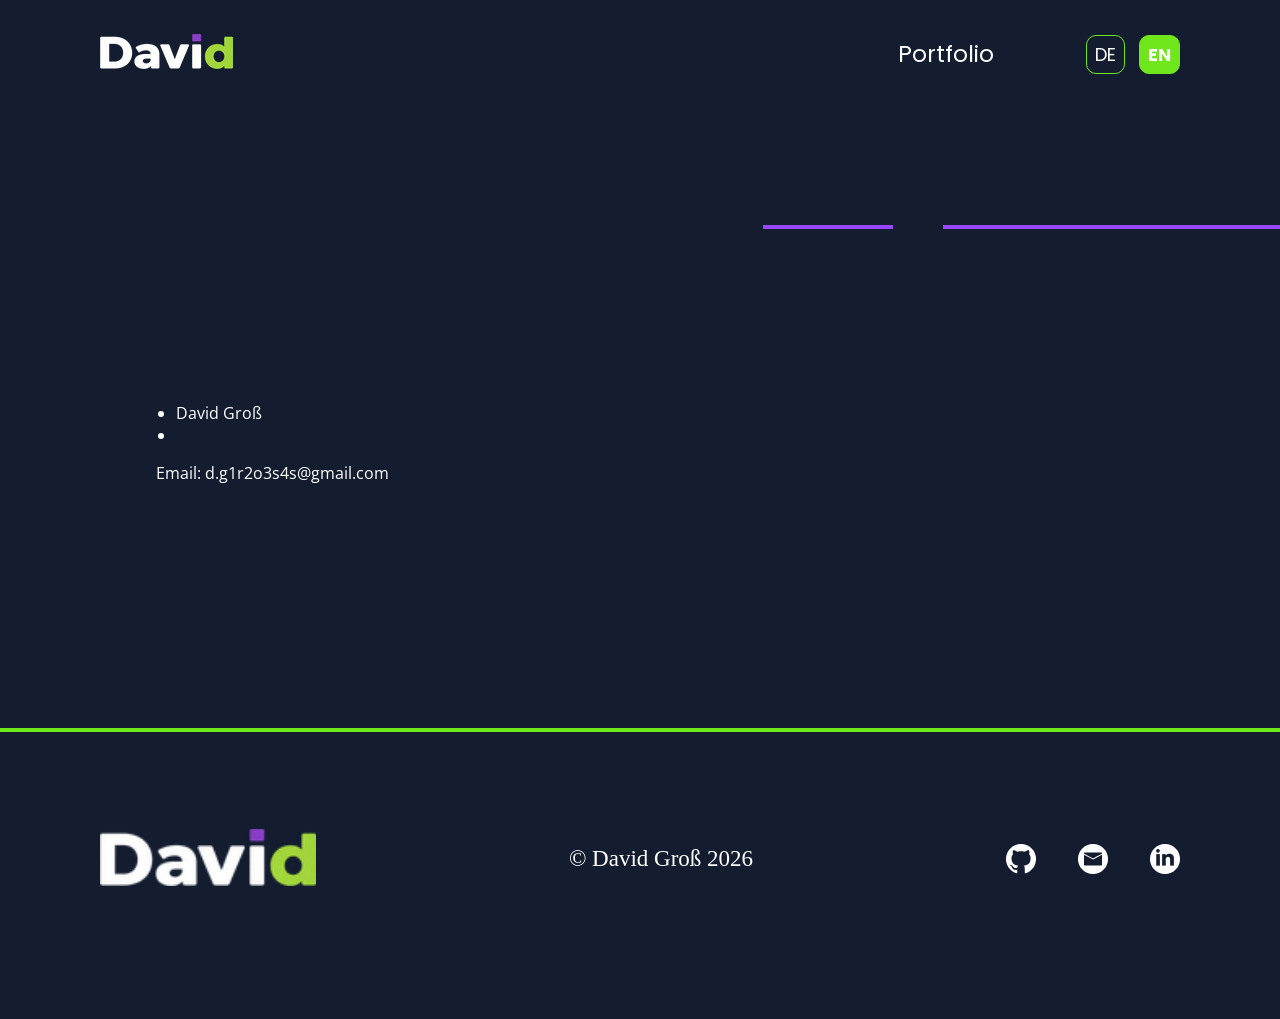
==== legal_notice.html @ 8b2d6acd "edit elements (nav/ overlay)" ====
<!DOCTYPE html>
<html lang="en">

<head>
    <meta charset="UTF-8">
    <meta name="viewport" content="width=device-width, initial-scale=1.0">

    <title>Legal Notice</title>
    <link rel="stylesheet" href="./styles/fonts/fonts.css">
    <link rel="stylesheet" href="./styles/legal_notice.css">
    <link rel="stylesheet" href="./style.css">
    <link rel="stylesheet" href="./styles/media_querries_index.css">
</head>

<body onload="legalNoticeInit()">
    <section id="overlay" class="overlay d_none">
        <div class="overlay-card">
            <header class="overlay-header">
                <a href="./index.html#landing_section"><img src="./assets/img/david.png" alt="my Name"></a>
                <button id="close_overlay" class="main-nav-burger-menu-btn">
                    <svg width="35" height="32" viewBox="0 0 35 32" fill="none">
                        <path d="M7 5.00024L27.6506 26.7615" stroke="white" stroke-width="2" stroke-linecap="round" />
                        <path d="M7 27L27.46 5.05939" stroke="white" stroke-width="2" stroke-linecap="round" />
                    </svg>
                </button>
            </header>
            <section class="overlay-menu-body">
                <nav class="overlay-nav">
                    <div class="overlay-nav-menu-links">
                        <div class="overlay-nav-menu-links-highlight-div">
                            <a data-i18n="nav.about_me" href="./index.html#about_me"></a>
                            <div class="overlay-nav-menu-links-highlight" ></div>
                        </div>
                        <div class="overlay-nav-menu-links-highlight-div">
                            <a data-i18n="nav.skills" href="./index.html#skills"></a>
                            <div class="overlay-nav-menu-links-highlight" ></div>
                        </div>
                        <div class="overlay-nav-menu-links-highlight-div">
                            <a href="./index.html#portfolio">Portfolio</a>
                            <div class="overlay-nav-menu-links-highlight" ></div>
                        </div>
                        <div class="overlay-nav-menu-links-highlight-div">
                            <a data-i18n="nav.contact" href="./index.html#contact_section">Portfolio</a>
                            <div class="overlay-nav-menu-links-highlight" ></div>
                        </div>
                    </div>
                    <div class="overlay-nav-btns">
                        <button id="language_ln_de_mobile">DE</button>
                        <p>/</p>
                        <button id="language_ln_en_mobile" class="active">EN</button>
                    </div>
                </nav>
            </section>
        </div>
    </section>
    <main class="document-main">
        <nav class="main-nav">
            <a id="nav_to_Landing_section" href="./index.html#landing_section"><img src="./assets/img/david.png" alt="my Name"></a>
            <section class="main-nav-menu">
                <div class="main-nav-menu-links">
                    <div class="main-nav-menu-links-highlight-div">
                        <a data-i18n="nav.about_me" href="./index.html#about_me"></a>
                        <div class="main-nav-menu-links-highlight" ></div>
                    </div>
                    <div class="main-nav-menu-links-highlight-div">
                        <a data-i18n="nav.skills" href="./index.html#skills"></a>
                        <div class="main-nav-menu-links-highlight" ></div>
                    </div>
                    <div class="main-nav-menu-links-highlight-div">
                        <a href="./index.html#portfolio">Portfolio</a>
                        <div class="main-nav-menu-links-highlight" ></div>
                    </div>
                </div>
                <div class="main-nav-btns">
                    <button id="language_ln_de">DE</button>
                    <button id="language_ln_en" class="active">EN</button>
                </div>
            </section>
            <button id="open_overlay" class="main-nav-burger-menu-btn">
                <svg width="32" height="30" viewBox="0 0 32 30" fill="none">
                    <path d="M1 1H31" stroke="white" stroke-width="2" stroke-linecap="round" />
                    <path d="M1 15H31" stroke="white" stroke-width="2" stroke-linecap="round" />
                    <path d="M1 29H31" stroke="white" stroke-width="2" stroke-linecap="round" />
                </svg>
            </button>
        </nav>
        <section class="legal-notice-headline">
            <div class="legal-notice-headline-container">
                <div class="legal-notice-headline-highlight-left"></div>
                <h1 data-i18n="legNot.headline" class="legal-notice-headline-h1"></h1>
                <div class="legal-notice-headline-highlight-right"></div>
            </div>
        </section>
        <main class="legal-notice-main-content">
            <section class="legal-notice-imprint">
                <h2 class="imprint-h2" data-i18n="legNot.imprint.headline"></h2>
                <ul>
                    <li>David Groß</li>
                    <li data-i18n="legNot.imprint.location"></li>
                </ul>
                <div>
                    <h3 class="legal-notice-h3" data-i18n="legNot.explore"></h3>
                    <p>Email: d.g1r2o3s4s@gmail.com</p>
                </div>
            </section>
            <section>
                <h3 class="legal-notice-h3" data-i18n="legNot.acceptance"></h3>
                <p id="legal_notice_acceptance">
                    
                </p>
            </section>
            <section>
                <h3 class="legal-notice-h3" data-i18n="legNot.scope"></h3>
                <p id="legal_notice_scope"></p>
            </section>
            <section>
                <h3 class="legal-notice-h3" data-i18n="legNot.proprietary"></h3>
                <p id="legal_notice_proprietary"></p>
            </section>
            <section>
                <h3 class="legal-notice-h3" data-i18n="legNot.use"></h3>
                <p id="legal_notice_use"></p>
            </section>
            <section>
                <h3 class="legal-notice-h3" data-i18n="legNot.disclaimer"></h3>
                <p id="legal_notice_disclaimer"></p>
            </section>
            <section>
                <h3 class="legal-notice-h3" data-i18n="legNot.indemnity"></h3>
                <p id="legal_notice_indemnity">
                    
                </p>
            </section>
        </main>

        <footer class="main-footer">
            <section class="footer-section">
                <a href=""><img class="footer-name-img" src="./assets/img/david.png" alt=""></a>
                <p>© David Groß 2026</p>
                <div>
                    <section class="landing-section-footer-links">
                        <a href=""><img src="./assets/img/github-icon.png" alt="GitHub-Icon"></a>
                        <a href=""><img src="./assets/img/email-icon.png" alt="Email-Icon"></a>
                        <a href=""><img src="./assets/img/linkedin-icon.png" alt="Linkedin-Icon"></a>
                    </section>
                </div>
            </section>
            <div class="legal-notice-link-container">
                <a class="legal-notice-link" href="" data-i18n="footer.legNot"></a>
                <svg class="legal-notice-link-highlight" width="58" height="2" viewBox="0 0 58 2" fill="none">
                    <path
                        d="M1 0H0V2H1V0ZM56.5 2C57.0523 2 57.5 1.55228 57.5 1C57.5 0.447715 57.0523 0 56.5 0V2ZM1 2H56.5V0H1V2Z"
                        fill="#70E61C" />
                </svg>
            </div>
        </footer>
    </main>

    <script src="./scripts/templates.js"></script>
    <script src="./scripts/translations.js"></script>
    <script src="./scripts/legal_notice.js"></script>
    <script src="./script.js"></script>
</body>

</html>
---- styles/fonts/fonts.css ----
/* poppins-regular - latin */
@font-face {
  font-display: swap; /* Check https://developer.mozilla.org/en-US/docs/Web/CSS/@font-face/font-display for other options. */
  font-family: 'Poppins';
  font-style: normal;
  font-weight: 400;
  src: url('./poppins-v24-latin-regular.woff2') format('woff2'); /* Chrome 36+, Opera 23+, Firefox 39+, Safari 12+, iOS 10+ */
}
/* poppins-600 - latin */
@font-face {
  font-display: swap; /* Check https://developer.mozilla.org/en-US/docs/Web/CSS/@font-face/font-display for other options. */
  font-family: 'Poppins';
  font-style: normal;
  font-weight: 600;
  src: url('./poppins-v24-latin-600.woff2') format('woff2'); /* Chrome 36+, Opera 23+, Firefox 39+, Safari 12+, iOS 10+ */
}
/* poppins-700 - latin */
@font-face {
  font-display: swap; /* Check https://developer.mozilla.org/en-US/docs/Web/CSS/@font-face/font-display for other options. */
  font-family: 'Poppins';
  font-style: normal;
  font-weight: 700;
  src: url('./poppins-v24-latin-700.woff2') format('woff2'); /* Chrome 36+, Opera 23+, Firefox 39+, Safari 12+, iOS 10+ */
}

/* open-sans-regular - latin */
@font-face {
  font-display: swap; /* Check https://developer.mozilla.org/en-US/docs/Web/CSS/@font-face/font-display for other options. */
  font-family: 'Open Sans';
  font-style: normal;
  font-weight: 400;
  src: url('./open-sans-v44-latin-regular.woff2') format('woff2'); /* Chrome 36+, Opera 23+, Firefox 39+, Safari 12+, iOS 10+ */
}
/* open-sans-700 - latin */
@font-face {
  font-display: swap; /* Check https://developer.mozilla.org/en-US/docs/Web/CSS/@font-face/font-display for other options. */
  font-family: 'Open Sans';
  font-style: normal;
  font-weight: 700;
  src: url('./open-sans-v44-latin-700.woff2') format('woff2'); /* Chrome 36+, Opera 23+, Firefox 39+, Safari 12+, iOS 10+ */
}
---- styles/legal_notice.css ----
.legal-notice-headline-container {
    margin-top: 168px;
    display: flex;
    justify-content: flex-end;
    align-items: center;
    gap: 25px;
}

.legal-notice-headline-highlight-left {
    border: 2px solid #9747FF;
    width: 130px;
}

.legal-notice-headline-h1 {
    font-family: 'Open Sans';
    font-weight: 700;
    font-size: 61px;
    color: #70E61C;
}

.legal-notice-headline-highlight-right {
    border: 2px solid #9747FF;
    width: 500px;
}

.legal-notice-main-content {
    font-family: 'Open Sans';
    color: #FFFFFF;
    display: flex;
    flex-direction: column;
    justify-content: space-between;
    align-items: center;
    gap: 24px;
    padding: 100px 20px;
}

.legal-notice-main-content ul {
    padding-inline-start: 20px;
}

.legal-notice-main-content ul,
.legal-notice-main-content p {
    font-weight: 400;
    font-size: 16px;
}

.legal-notice-main-content span {
    color: #9747FF;
}

.legal-notice-main-content>section {
    max-width: 968px;
    width: 100%;
}

.legal-notice-imprint {
    display: flex;
    flex-direction: column;
    justify-content: space-between;
    align-items: flex-start;
    gap: 16px;
}

.imprint-h2 {
    font-weight: 700;
    font-size: 33px;
    color: #9747FF;
}

.legal-notice-h3 {
    font-weight: 700;
    font-size: 19px;
    color: #9747FF;
}
---- style.css ----
* {
    box-sizing: border-box;
    margin: 0;
}

a {
    text-decoration: none;
    color: #FFFFFF;
}

html {
    scroll-behavior: smooth;
}

body,
.main-nav,
.main-nav-menu,
.main-nav-menu-links,
.landing-section-content,
.main-nav-btns,
.landing-section-footer-links,
.landing-section-scr-dwn,
.about-section,
.about-section-left {
    display: flex;
    justify-content: space-between;
    align-items: center;
}


body {
    background-color: #141D2F;
    flex-direction: column;
}

.index-body {
    font-family: 'Poppins';
    font-weight: 400;
}

.overlay {
    z-index: 5;
    overflow: hidden;
    position: fixed;
    top: 0;
    left: 100%;
    right: 0;
    height: 100vh;
    display: flex;
    justify-content: center;
    align-items: center;
    background-color: rgba(0, 0, 0, 0.65); 
}

.fade-in {
    animation: fadeIn 150ms ease-in-out forwards;
}

.fade-out {
    animation: fadeOut 150ms ease-in-out forwards;
}

@keyframes fadeIn {
    from {
        left: 100%;
    }
    to {
        left: 0%;
    }
}

@keyframes fadeOut {
    from {
        left: 0%;
    }
    to {
        left: 100%;
    }
}

.overlay-card {
    width: 100%;
    height: 100%;
    display: flex;
    flex-direction: column;
    justify-content: space-between;
    align-items: center;
    color: #FFFFFF;
}

.overlay-header {
    height: 109px;
    width: 100%;
    display: flex;
    justify-content: space-between;
    align-items: center;
    padding: 37px 50px;
    background-color: #141D2F;
}

.overlay-menu-body {
    flex: 1;
    display: flex;
    justify-content: center;
    align-items: center;
}

.overlay-nav {
    display: flex;
    flex-direction: column;
    gap: 29px;
}

.overlay-nav-menu-links {
    display: flex;
    flex-direction: column;
    align-items: flex-start;
    gap: 29px;
    font-size: 23px;
    width: 133px;
}

.overlay-nav-menu-links-highlight-div:hover a,
.overlay-nav-menu-links-highlight-div:active a{
    color: #70E61C;
}

.overlay-nav-menu-links-highlight-div:active .overlay-nav-menu-links-highlight {
    opacity: 1;
}

.overlay-nav-menu-links-highlight,
.main-nav-menu-links-highlight {
    border: 1.5px solid #9747FF;
    width: 55.5px;
    height: 0;
    opacity: 0;
} 

.overlay-nav-btns {
    gap: 0;
    max-width: 81px;
    display: flex;
    justify-content: space-between;
    align-items: center;
}

.overlay-nav-btns>button {
    cursor: pointer;
    border-width: 0;
    background-color: transparent;
    font-family: 'Poppins';
    font-weight: 400;
    color: #FFFFFF;
    font-size: 23px;
    padding: 0;
}

.overlay-nav-btns>button.active {
    color: #70E61C;
    font-weight: 600;
}

.document-main {
    max-width: 1920px;
    width: 100%;
    overflow-x: hidden;
}

h1 {
    font-weight: 700;
    font-size: 128px;
    color: #FFFFFF;
    height: 118px;
    display: flex;
    justify-content: flex-start;
    align-items: center;
}

.main-nav {
    position: fixed;
    z-index: 3;
    top: 0;
    right: 0;
    left: 0;
    height: 109px;
    padding: 37px 100px;
    background-color: #141D2F;
    font-family: 'Poppins';
    font-weight: 400;
    color: #FFFFFF;
}

.main-nav img {
    height: 35px;
}

.main-nav-menu {
    gap: 92px;
}

.main-nav-menu a {
    font-size: 23px;
}

.main-nav-btns>button {
    font-family: 'Poppins';
    font-weight: 400;
    font-size: 18px;
    color: #FFFFFF;
}

.main-nav-menu-links {
    gap: 29px;
}

.main-nav-menu-links-highlight-div {
    display: flex;
    flex-direction: column;
    justify-content: space-between;
    align-items: flex-start;
    gap: 0;
}

.main-nav-menu-links-highlight-div a:hover {
    color: #70E61C;
}

.main-nav-btns {
    gap: 14px;
}

.main-nav-btns>button {
    cursor: pointer;
    border: 1px solid #70E61C;
    border-radius: 10px;
    background-color: transparent;
    padding: 5px 8px;
    display: flex;
    justify-content: center;
    align-items: center;
}

.main-nav-btns>button:hover:not(.active) {
    background-color: #9747FF;
    border-color: #9747FF;
}

.main-nav-btns>button:active:not(.active) {
    background-color: #FFFFFF;
    border-color: #FFFFFF;
    color: #9747FF;
}

.main-nav-btns>button.active {
    background-color: #70E61C;
    font-weight: 700;
}

.main-nav-burger-menu-btn {
    cursor: pointer;
    background-color: transparent;
    border-width: 0;
    display: none;
    justify-content: center;
    align-items: center;
    padding: 0;
}

.landing-section {
    height: 100vh;
    width: 100%;
    overflow: hidden;
    background-color: #141D2F;
    position: relative;
    display: flex;
    justify-content: center;
    align-items: center;
}

.landing-section-bckgrd-left-highlight {
    position: absolute;
    top: 50%;
    left: 5%;
    transform: translate(-50%, -50%);
}

.landing-section-bckgrd-right-highlight {
    position: absolute;
    top: 50%;
    left: 102%;
    transform: translate(-50%, -50%);
}

.landing-section-content {
    z-index: 1;
    flex-direction: column;
    gap: 72px;
}

.landing-section-content-main {
    display: flex;
    justify-content: center;
    align-items: center;
    gap: 35px;
}

.rotate-div {
    width: 108px;
    height: 209px;
    position: relative;
}

.landing-section-content-main-p {
    position: absolute;
    transform: translate(-50%, -50%) rotateZ(-90deg);
    top: 50%;
    left: 50%;
    height: 108px;
    width: 209px;
    font-size: 90px;
    color: #FFFFFF;
    display: flex;
    justify-content: center;
    align-items: center;
}

.landing-section-content-main-container {
    height: 209px;
    display: flex;
    flex-direction: column;
    align-items: flex-start;
    justify-content: space-between;
    gap: 6px;
}

.landing-section-content-main-container-p {
    font-size: 64px;
    color: #9747FF;
    height: 69px;
    display: flex;
    justify-content: flex-start;
    align-items: center;
}

.landing-section-content-main-btn-container {
    height: 68px;
    width: 183px;
    display: flex;
    justify-content: center;
    align-items: center;
}

.landing-section-content-main-btn {
    cursor: pointer;
    border-width: 0;
    border-radius: 10px;
    padding: 15px 30px;
    background-color: #70E61C;
    box-shadow: 4px 4px 4px rgba(0, 0, 0, 0.25);
    font-size: 23px;
    color: #FFFFFF;
    text-align: center;
    transition: all 0.15s ease-in;
}

.landing-section-content-main-btn:hover,
.get-in-touch-btn:hover {
    padding: 20px 40px;
    background-color: #9747FF;
}

.landing-section-content-main-btn:active,
.get-in-touch-btn:active {
    color: #000000;
    background-color: #FFFFFF;
}

.landing-section-scr-dwn {
    position: absolute;
    bottom: 10%;
    right: 57px;
    height: 36px;
    gap: 3px;
    transform: rotateZ(90deg);
}

.landing-section-scr-dwn p {
    font-size: 23px;
    color: #FFFFFF;
}

.landing-section-scr-dwn svg {
    transform: rotateZ(-90deg);
}

.landing-section-footer {
    z-index: 1;
    display: flex;
    justify-content: flex-start;
    align-items: center;
    position: absolute;
    bottom: 6%;
    left: 0;
}

.landing-section-footer-highlight {
    width: 100px;
    height: 0;
    border: 2px solid #70E61C;
}

.landing-section-footer-links {
    gap: 42px;
}

.landing-section-footer-links a {
    width: 30px;
    height: 30px;
    transition: scale 100ms ease-out;
}

.landing-section-footer-links a:hover {
    scale: 1.3;
}

.sharedbckgrd {
    background-image: url('./assets/img/about-bckgrnd.png');
    background-repeat: no-repeat;
    background-size: contain;
    background-position: 0 710px;
}

.about-section {
    padding: 100px 100px 0 100px;
}

.about-section-left {
    width: 50%;
    color: #FFFFFF;
    flex-direction: column;
    gap: 35px;
}

h2 {
    font-weight: 700;
    font-size: 90px;
    color: #FFFFFF;
}

.about-me-description {
    display: flex;
    flex-direction: column;
    justify-content: space-between;
    align-items: flex-start;
    gap: 35px;
}

.about-me-description-list {
    display: flex;
    flex-direction: column;
    justify-content: space-between;
    align-items: flex-start;
    gap: 24px;
}

.about-me-description-point {
    display: flex;
    gap: 16px;
}

.about-me-description-point>svg {
    min-width: 48px;
    min-height: 48px;
    transition: scale 100ms ease-out;
}

.about-me-description-point>svg:hover {
    scale: 1.5;
}

.about-section-right {
    width: 530px;
    height: 647px;
    position: relative;
}

.me-img-highlight {
    position: absolute;
    top: 40px;
    left: -16%;
    z-index: -2;
}

.me-img {
    position: absolute;
    width: 100%;
    height: 100%;
    background-image: url('./assets/img/e-eichinger.png');
    background-position: center;
    z-index: -1;
    background-repeat: no-repeat;
    background-size: cover;
}


.skills-section {
    display: flex;
    justify-content: space-between;
    align-items: center;
    padding: 120px 0;
}

.skills-section-left {
    width: 60%;
    display: flex;
    flex-direction: column;
    justify-content: space-between;
    gap: 80px;
    padding: 0 100px;
    height: 662px;
}

.skills-section-left svg {
    min-height: 60px;
}

.skills-section-left p {
    font-weight: 700;
    font-size: 16px;
    color: #FFFFFF;
}

.skills-list {
    display: flex;
    justify-content: space-between;
    flex-wrap: wrap;
    width: 100%;
    gap: 80px;
}

.skills-card {
    display: flex;
    flex-direction: column;
    justify-content: space-between;
    align-items: center;
    gap: 10px;
    padding-top: 10px;
    width: 88px;
    min-height: 101px;
    max-height: 101px;
    text-align: center;
}

.skills-card:hover {
    animation: paddingBounce 600ms;
}

.continually-learnig {
    position: relative;
    width: 88px;
    height: 119px;
    display: flex;
    flex-direction: column;
    justify-content: space-between;
    align-items: center;
    text-align: center;
    padding-top: 12px;
    gap: 10px;
}

.continually-learnig:hover>svg path {
    fill: #FFFFFF;
}

.continually-learnig:hover .continually-learning-hover {
    display: flex;
}

.continually-learning-hover {
    position: absolute;
    top: -120px;
    left: -8px;
    width: 188px;
    height: 129px;
    background-color: #FFFFFF;
    border-radius: 10px;
    display: none;
    justify-content: center;
    align-items: center;
}

.continually-learning-hover-div {
    display: flex;
    flex-direction: column;
    justify-content: space-between;
    align-items: center;
    gap: 8px;
}

.continually-learning-hover-div::after {
    content: "";
    position: absolute;
    bottom: -15px;
    left: 40px;
    width: 0;
    height: 0;
    border-left: 15px solid transparent;
    border-right: 15px solid transparent;
    border-top: 15px solid #FFFFFF;
}

.continually-learning-hover-div>p {
    font-size: 16px;
    color: #000000;
}

.interest-to-learn {
    display: flex;
    justify-content: center;
    align-items: center;
    gap: 16px;
}

.interest-to-learn>div {
    height: 50px;
    display: flex;
    flex-direction: column;
    justify-content: space-between;
    align-items: center;
    gap: 5px;
}

.interest-to-learn>div>svg {
    min-height: 32px;
}

.interest-to-learn p {
    color: #000000;
    font-size: 12px;
}

.skills-section-right {
    width: 40%;
    height: 100%;
    position: relative;
    display: flex;
    flex-direction: column;
    gap: 40px;
}

.skills-section-right>p {
    font-size: 16px;
    color: #FFFFFF;
    padding-right: 89px;
}

.skills-section-headline {
    display: flex;
    justify-content: flex-end;
    align-items: center;
    gap: 32px;
}

.skills-section-headline-highlight {
    width: 287px;
    height: 0;
    border: 2px solid #1CDAE6;
}

.skills-section-right-small-skills-list {
    display: none;
    flex-direction: column;
    justify-content: space-between;
    align-items: flex-start;
    gap: 30px;
    color: #FFFFFF;
    font-size: 14px;
    padding-right: 89px;
}

.skills-section-right-small-skills-list-visuals {
    display: flex;
    flex-wrap: wrap;
    justify-content: space-between;
    align-items: center;
    gap: 20px;
}

.skills-section-right-small-skills-list svg {
    max-width: 48px;
    max-height: 48px;
    min-height: 48px;
}

.skills-section-right-callout-container {
    display: flex;
    flex-direction: column;
    justify-content: center;
    align-items: flex-start;
    gap: 16px;
    color: #FFFFFF;
    padding-right: 89px;
}

.skills-section-right-callout {
    font-weight: 700;
    font-size: 32px;
}

.skills-section-right-callout>span {
    color: #9747FF;
}

.get-in-touch-btn-container {
    height: 68px;
    display: flex;
    justify-content: flex-start;
    align-items: flex-start;
    padding-right: 89px;
}

.get-in-touch-btn {
    cursor: pointer;
    font-size: 23px;
    color: #FFFFFF;
    padding: 15px 30px;
    border-width: 0;
    border-radius: 10px;
    background-color: #70E61C;
    box-shadow: 4px 4px 4px rgba(0, 0, 0, 0.25);
    text-align: center;
    transition: padding 0.15s ease-in;
}

.portfolio-section {
    padding: 109px 0;
    position: relative;
}

.portfolio-section-header {
    display: flex;
    flex-direction: column;
    justify-content: space-between;
    align-items: flex-start;
    gap: 40px;
}

.portfolio-section-header p {
    font-size: 16px;
    color: #FFFFFF;
    width: 473px;
    padding-left: 100px;
}

.portfolio-section-header-headline {
    display: flex;
    justify-content: flex-start;
    align-items: center;
    gap: 32px;
}

.portfolio-section-header-headline-highlight {
    width: 68px;
    height: 0;
    border: 2px solid #9747FF;
}

.portfolio-projects-section {
    padding: 40px 100px 0 100px;
    display: flex;
    flex-wrap: wrap;
    justify-content: center;
    align-items: center;
    gap: 18px;
}

.portfolio-projects-section>section {
    width: 603px;
    height: 603px;
    border: 1px solid #70E61C;
    border-radius: 15px;
    transition: all 0.3s ease-in-out;
    background-color: #141D2F;
    position: relative;
    z-index: 1;
}

.portfolio-projects-section>section:last-child {
    border: none;
    background-color: transparent;
}

.portfolio-projects-section>section>div {
    border-radius: 15px;
    width: 100%;
    height: 100%;
    background-position: center;
    background-size: 150%;
    transition: all 0.3s ease-in-out;
}

.project-bckgrd-highlight {
    z-index: -1;
    position: absolute;
    bottom: 0;
    left: 0;
}

.portfolio-projects-section>section:hover {
    background-size: 250%;
    background-position: bottom;
}

.portfolio-projects-section>section:hover .project-hover-info {
    opacity: 1;
}

.portfolio-projects-section>section:hover .porfolio-project-el-pollo-loco,
.portfolio-projects-section>section:hover .porfolio-project-join,
.portfolio-projects-section>section:hover .porfolio-project-da-bubble,
.portfolio-projects-section>section:hover .porfolio-project-pokedex {
    background-size: 250%;
    background-position: bottom;
}

.porfolio-project-el-pollo-loco {
    background-image: url('./assets/img/pollo-loco.png');
}

.porfolio-project-join {
    background-image: url('./assets/img/join.png');
}

.porfolio-project-da-bubble {
    background-image: url('./assets/img/dabubble.png');
}

.porfolio-project-pokedex {
    background-image: url('./assets/img/pokedex.png');
}

.project-hover-info {
    opacity: 0;
    display: flex;
    flex-direction: column;
    justify-content: space-between;
    align-items: center;
    width: 100%;
    height: 100%;
    font-size: 23px;
    border-radius: 15px;
    background-color: rgba(0, 0, 0, 0.8);
    transition: opacity 0.2s ease-in-out;
}

.project-hover-info-top {
    flex: 1;
    display: flex;
    justify-content: center;
    align-items: center;
}

.project-hover-info-top>div {
    display: flex;
    justify-content: space-between;
    align-items: center;
    gap: 86px;
}

.project-hover-info-top>div>a {
    border-radius: 10px;
    padding: 15px 30px;
    display: flex;
    justify-content: center;
    align-items: center;
}

.link-to-github {
    border: 1px solid #1CDAE6;
}

.link-to-github:hover {
    background-color: #1CDAE6;
}

.link-to-github:active {
    background-color: #FFFFFF;
    color: #9747FF;
}

.link-to-live-test {
    background-color: #9747FF;
}

.link-to-live-test:hover {
    background-color: #70E61C;
}

.link-to-live-test:active {
    background-color: #FFFFFF;
    color: #000000;
}

.project-hover-info-bottom {
    height: 58%;
    width: 100%;
    background-color: #FFFFFF;
    border-radius: 30px 30px 14px 14px;
    display: flex;
    flex-direction: column;
    justify-content: space-between;
    align-items: center;
    gap: 27px;
    padding: 30px 45px;
    text-align: center;
}

.project-hover-info-bottom h3 {
    color: #9747FF;
}

.used {
    color: #70E61C;
}

.portfolio-right-highlight {
    z-index: -1;
    position: absolute;
    top: -6%;
    left: 66%;
}

.portfolio-left-highlight {
    z-index: -1;
    position: absolute;
    bottom: -6%;
    right: 80%;
}

.comments-section {
    display: flex;
    flex-direction: column;
    justify-content: space-between;
    align-items: flex-end;
    gap: 32px;
}

.comments-section-main {
    display: flex;
    justify-content: space-between;
    align-items: center;
    gap: 48px;
}

.comment-container {
    position: relative;
    width: 852px;
    height: 272px;
    border: 4px solid #9747FF;
    border-radius: 32px;
    padding: 24px 40px;
    /* 48px 96px*/
    display: flex;
    flex-direction: column;
    justify-content: space-between;
    align-items: center;
    gap: 44px;
}

.comment-container>svg {
    position: absolute;
    top: 0;
    left: 0;
    transform: translate(-72%, -50%);
}

.comment-container>p {
    font-size: 20px;
    color: #FFFFFF;
}

.comment-footer {
    display: flex;
    justify-content: space-between;
    align-items: center;
    gap: 6px;
}

.comment-footer-highlight {
    width: 404px;
    height: 0;
    border: 1px solid #1CDAE6;
}

.comment-footer>p {
    font-size: 18px;
    color: #FFFFFF;
}

.comment-img-container {
    display: flex;
    justify-content: center;
    align-items: center;
}

.comment-img-container-highlight {
    width: 100px;
    height: 0;
    border: 2px solid #70E61C;
}

.img-circle {
    width: 272px;
    height: 272px;
    border: 4px solid #70E61C;
    border-radius: 50%;
    overflow: hidden;
}

.schuster-img {
    width: 658px;
    transform: rotateZ(90deg) translate(68px, 202px);
}

.eichinger-img {
    width: 498px;
    transform: rotateZ(0deg) translate(-117px, -10px);
}

.nuber-img {
    width: 543px;
    transform: rotateZ(90deg) translate(15px, 137px);
}

.switch-comment-btns {
    width: 100%;
    display: flex;
    justify-content: center;
    align-items: center;
    gap: 20px;
}

.switch-comment-btns>button {
    cursor: pointer;
    border-width: 0;
    border: 2px solid transparent;
    background-color: transparent;
    width: 40px;
    height: 40px;
    border-radius: 50%;
    display: flex;
    justify-content: center;
    align-items: center;
}

.comment-mark-highlight circle {
    fill: #70E61C;
}

.switch-comment-btns>button:hover {
    border-color: #70E61C;
}

.contact-section {
    padding: 100px 0 40px 0;
    display: flex;
    flex-direction: column;
    justify-content: space-between;
    align-items: flex-end;
    width: 100%;
    position: relative;
}

.contact-section-header {
    display: flex;
    justify-content: flex-end;
    align-items: center;
    gap: 32px;
    width: 100%;
}

.contact-section-header-highlight {
    width: 35%;
    height: 0;
    border: 2px solid #70E61C;
}

h3 {
    font-weight: 700;
    font-size: 32px;
    color: #FFFFFF;
}

.contact-section-main {
    width: 100%;
    display: flex;
    justify-content: space-between;
    padding-top: 40px;
    font-size: 16px;
    color: #FFFFFF;
}

.contact-section-main-left {
    width: 50%;
    /*573px*/
    display: flex;
    flex-direction: column;
    gap: 24px;
}

.contact-section-main-left>p {
    padding: 0 100px;
}

.contact-section-call-out {
    display: flex;
    justify-content: flex-start;
    align-items: center;
    gap: 4px;
    padding-left: 100px;
}

.contact-section-main-left-header {
    display: flex;
    justify-content: flex-start;
    align-items: center;
    gap: 32px;
}

.contact-section-main-left-header-highlight {
    width: 68px;
    height: 0;
    border: 2px solid #1CDAE6;
}

.contact-me-msg {
    font-weight: 700;
}

.contact-section-main-right {
    width: 50%;
    display: flex;
    flex-direction: column;
    justify-content: space-between;
    align-items: flex-end;
    gap: 40px;
    padding-right: 100px;

}

form {
    display: flex;
    flex-direction: column;
    justify-content: space-between;
    align-items: flex-start;
    gap: 5px;
    width: 100%;
}

form ::placeholder,
input,
textarea {
    font-size: 16px;
    color: #FFFFFF;
}

.inputfield:focus,
.form-textarea:focus {
    outline: none;
    border-color: #1CDAE6;
}

.inputfield,
.form-textarea {
    width: 100%;
    border: 1px solid #9747FF;
    border-radius: 10px;
    padding: 15px 25px;
    background-color: #141D2F;
}

.form-input-container,
.form-textarea-container {
    width: 100%;
    display: flex;
    flex-direction: column;
    justify-content: space-between;
    align-items: flex-start;
    gap: 10px;
}

.form-input-container {
    min-height: 82px;
}

.form-textarea-container {
    position: relative;
    min-height: 229px;
}

.form-input-container>label {
    position: relative;
    width: 100%;
}

.form-input-container>label>input {
    height: 50px;
}

.form-textarea {
    resize: none;
    height: 202px;
    ;
}

.form-input-container>label>svg,
.form-textarea-container>svg {
    position: absolute;
    transform: translateY(-50%);
    right: 25px;
}

.form-input-container>label>svg {
    top: 50%;
}

.form-textarea-container>svg {
    top: 25px;
}

.form-footer {
    width: 100%;
    min-height: 122px;
    display: flex;
    flex-direction: column;
    justify-content: space-between;
    align-items: flex-start;
    gap: 8px;
}

.send-message-btn-df-center-container {
    width: 100%;
    display: flex;
    justify-content: center;
    align-items: center;
}

.send-message-btn {
    cursor: pointer;
    max-width: 253px;
    height: 58px;
    border-width: 0;
    border-radius: 10px;
    padding: 15px 30px;
    background-color: #B6B6B6;
    box-shadow: 4px 4px 4px rgba(0, 0, 0, 0.25);
    font-family: 'Poppins';
    font-weight: 400;
    font-size: 23px;
    color: #FFFFFF;
    display: flex;
    justify-content: center;
    align-items: center;
}

.send-message-btn-active {
    background-color: #70E61C;
}

.alertmessage-container {
    min-height: 52px;
    display: flex;
    flex-direction: column;
    justify-content: space-between;
    align-items: flex-start;
    gap: 8px;
}

.checkbox {
    cursor: pointer;
    border-width: 0;
    background-color: #141D2F;
    width: 24px;
    height: 24px;
    display: flex;
    justify-content: center;
    align-items: center;
    padding-block: 0;
    padding-inline: 0;
}

.privacy-policy-checkbox-container {
    display: flex;
    align-items: center;
    gap: 8px;
    font-size: 14px;
    color: #FFFFFF;
}

.alertmessage {
    width: 100%;
    font-size: 14px;
    color: #E61C40;
}

.privacy-policy-link {
    color: #9747FF;
}

.privacy-policy-link:hover {
    text-decoration: underline 1px solid #9747FF;
}

.to-landing-section {
    display: flex;
    justify-content: center;
    align-items: center;
}

.to-landing-section:hover .to-landing-section-svg path {
    fill: #70E61C;
}

.to-landing-section:hover .to-landing-section-svg rect {
    stroke: #70E61C;
}

.contact-section-highlight {
    position: absolute;
    z-index: -1;
    top: -134px;
    left: 60%;
}

.main-footer {
    height: 291px;
    border-top: 4px solid #70E61C;
    display: flex;
    flex-direction: column;
    justify-content: center;
    align-items: flex-start;
    padding: 0 100px;
    background-color: #141D2F;
}

.footer-section {
    width: 100%;
    display: flex;
    justify-content: space-between;
    align-items: center;
}

.footer-name-img {
    width: 216px;
}

.legal-notice-link-container {
    height: 32px;
    display: flex;
    flex-direction: column;
    justify-content: center;
    align-items: flex-start;
    /* gap: 3px; */
}

.legal-notice-link-container:hover .legal-notice-link-highlight {
    opacity: 1;
}

.legal-notice-link {
    display: flex;
    align-items: center;
    font-size: 16px;
}

.legal-notice-link-highlight {
    opacity: 0;
    transition: opacity 0.3s ease-in;
}

.main-footer p {
    font-size: 23px;
    color: #FFFFFF;
}

.brd-rd {
    border-color: #E61C40 !important;
}

.brd-gr {
    border-color: #70E61C !important;
}

.clr-grn {
    color: #70E61C;
}

.main-nav-link-svg-active {
    opacity: 1;
}

.d_none {
    display: none;
}
---- styles/media_querries_index.css ----
/*main-nav*/

@media (max-width: 1080px) {
    .main-nav-menu {
        gap: 40px;
    }
}

@media (max-width: 930px) {
    .main-nav {
        padding: 37px 50px;
    }
}

@media (max-width: 820px) {
    .main-nav-menu {
        display: none;
    }

    .main-nav-burger-menu-btn {
        display: flex;
    }
}

@media (max-width: 500px) {
    .main-nav,
    .overlay-header {
        padding: 37px 25px;
    }
}

/*landing-section*/

@media (max-width: 1100px) {
    .landing-section-content-main-container {
        height: auto;
        gap: 0;
    }

    .landing-section-content-main {
        gap: 30px;
    }

    .landing-section-bckgrd-left-highlight {
        top: 45%;
        width: 660px;
    }

    .landing-section-bckgrd-right-highlight {
        top: 55%;
        width: 660px;
    }

    .rotate-div {
        width: 56px;
        height: 158px;
    }

    .landing-section-content-main-p {
        font-size: 60px;
        /*von 90px (ca.2/3)*/
        width: 158px;
        height: 56px;
    }

    h1 {
        font-size: 85px;
        /*128px*/
        height: 94px;
    }

    .landing-section-content-main-container-p {
        font-size: 43px;
        /*64px*/
        height: auto;
    }
}

@media (max-width: 820px) {
    .landing-section-scr-dwn {
        display: none;
    }

    .landing-section-bckgrd-left-highlight {
        top: 40%;
        width: 400px;
    }

    .landing-section-bckgrd-right-highlight {
        top: 60%;
        width: 400px;
    }
}

@media (max-width: 616px) {

    .landing-section-bckgrd-left-highlight {
        top: 40%;
        width: 350px;
    }

    .landing-section-bckgrd-right-highlight {
        top: 60%;
        width: 350px;
    }

    .landing-section-content-main {
        gap: 20px;
    }

    .rotate-div {
        width: 36px;
        height: 101px;
    }

    .landing-section-content-main-p {
        font-size: 42px;
        width: 101px;
        height: 36px;
    }

    h1 {
        font-size: 65px;
        height: 65px;
    }

    .landing-section-content-main-container-p {
        font-size: 36px;
        height: 36px;
    }
}

@media (max-width: 500px) {
    .landing-section-content-main {
        gap: 10px;
    }

    .rotate-div {
        width: 32px;
        height: 89px;
    }

    .landing-section-content-main-p {
        font-size: 32px;
        width: 89px;
        height: 32px;
    }

    .landing-section-content-main-btn {
        font-size: 16px;
    }

    h1 {
        font-size: 45px;
        height: 54px;
    }

    .landing-section-content-main-container-p {
        font-size: 29px;
        height: 35px;
    }
}

@media (max-width: 380px) {
    .landing-section-content-main {
        gap: 5px;
    }

    .rotate-div {
        width: 26px;
        height: 70px;
    }

    .landing-section-content-main-p {
        font-size: 26px;
        width: 70px;
        height: 26px;
    }

    h1 {
        font-size: 36px;
        height: 42px;
    }

    .landing-section-content-main-container-p {
        font-size: 20px;
        height: 28px;
    }

    .landing-section-footer-links {
        gap: 24px;
    }
}


/*about me section*/

@media(max-width:1350px) {
    .about-section {
        flex-direction: column-reverse;
        gap: 140px;
    }

    .about-section-left {
        width: 100%;
    }
}

@media(max-width:710px) {
    .about-section {
        padding: 100px 24px 0 24px;
    }
}

@media(max-width: 570px) {
    h2 {
        font-size: 60px;
    }

    .about-section-right {
        width: 100%;
    }
}

@media(max-width: 390px) {
    h2 {
        font-size: 45px;
    }
}

/*skills section*/

@media(max-width:1380px) {
    h2 {
        font-size: 70px;
    }
}

@media(max-width:1120px) {
    .skills-section {
        flex-direction: column;
    }

    .skills-section-left {
        display: none;
    }

    .skills-section-right-small-skills-list {
        display: flex;
    }

    .skills-section-right {
        width: 100%;
        padding-left: 89px;
    }

    .skills-section-right-callout-container {
        align-items: flex-end;
    }

    .get-in-touch-btn-container {
        justify-content: center;
        align-items: center;
    }
}

@media(max-width:660px) {
    .skills-section-right {
        padding: 120px 0 0 26px;
    }

    .skills-section-right>p,
    .skills-section-right-small-skills-list,
    .skills-section-right-callout-container,
    .get-in-touch-btn-container {
        padding-right: 26px;
    }
}

@media(max-width:560px) {
    h2 {
        font-size: 50px;
    }
}

@media(max-width:400px) {
    h2 {
        font-size: 40px;
    }

    .skills-section-right-small-skills-list>div {
        gap: 11px;
    }
}

@media(max-width:370px) {
    h2 {
        font-size: 32px;
    }
}


/*portfolio*/

@media(max-width:1438px) {
    .portfolio-projects-section>section:last-child {
        display: none;
    }
}

@media(max-width: 820px) {

    .portfolio-section-header p {
        width: auto;
        padding-left: 25px;
    }

    .portfolio-projects-section {
        padding: 40px 0 0 0;
    }

    .project-hover-info-bottom {
        gap: 11px;
        /* padding: 0 15px; */
        height: 70%;
    }

    .portfolio-right-highlight {
        top: 0%;
        width: 529px;
        height: 522px;
    }

    .portfolio-left-highlight {
        right: 64%;
        bottom: 0%;
        width: 598px;
        height: 676px;
    }
}

@media (max-width: 680px) {
    .portfolio-projects-section>section {
        width: 400px;
        height: 400px;
    }

    h3 {
        font-size: 23px;
    }

    .project-hover-info {
        font-size: 16px;
    }

    .project-hover-info-top>div {
        gap: 60px;
    }

    .project-hover-info-bottom {
        padding: 15px;
    }
}


@media(max-width: 450px) {

    .portfolio-projects-section>section {
        width: 340px;
        height: 340px;
    }

    .project-hover-info-top>div {
        gap: 33px;
    }

    .project-hover-info-bottom {
        gap: 8px;
        padding: 8px;
    }

    .portfolio-right-highlight {
        left: 42%;
        top: 5%;
    }

    .portfolio-left-highlight {
        right: 52%;
        bottom: -1%;
    }
}

@media(max-width:370px) {
    .portfolio-projects-section>section {
        width: 300px;
        height: 300px;
    }

    .project-hover-info-top>div {
        gap: 20px;
    }

    .project-hover-info-bottom {
        gap: 2px;
        padding: 0;
    }

    h3 {
        font-size: 20px;
    }
}

/*comment-section*/

@media(max-width: 1400px) {

    .comment-footer {
        flex-direction: column;
        align-items: flex-start;
        width: 100%;
    }

    .comment-container>svg {
        display: none;
    }

    .comment-container {
        width: auto;
        min-height: 272px;
        padding: 16px;
        margin-left: 25px;
    }
}

@media(max-width: 1264px) {
    .comment-container>p {
        font-size: 18px;
    }
}


@media(max-width: 1160px) {
    .comment-container>p {
        font-size: 16px;
    }
}

@media(max-width: 1080px) {
    .comments-section-main {
        gap: 20px;
    }
}

@media(max-width: 936px) {
    .comments-section-main {
        flex-direction: column-reverse;
        align-items: flex-end;
    }

    .comments-section-main {
        gap: 32px;
    }

    .comment-container {
        margin: 0 25px;
        gap: 24px;
    }

    .comment-container {
        margin: 0 102px;
    }

    .comment-img-container {
        width: 100%;
        justify-content: flex-end;
    }

    .comment-img-container-highlight {
        width: calc(50% - 136px);
    }
}

@media(max-width: 720px) {
    .comment-container {
        margin: 0 25px;
    }
}

@media (max-width: 616px) {
    .comment-container {
        min-height: 280px;
    }
}

@media(max-width: 566px) {

    .comment-container {
        min-height: 320px;
    }

    .comment-footer-big-highlight {
        display: none;
    }

    .comment-footer-small-highlight {
        display: flex;
    }

    .comment-footer-highlight {
        width: 55px;
    }

}

@media(max-width: 480px) {

    .comment-container {
        min-height: 360px;
    }

    .img-circle {
        width: 144px;
        height: 144px;
    }

    .schuster-img {
        width: 352px;
        transform: rotateZ(90deg) translate(32px, 111px);
    }

    .eichinger-img {
        width: 270px;
        transform: rotateZ(0deg) translate(-66px, -9px);
    }

    .nuber-img {
        width: 281px;
        transform: rotateZ(90deg) translate(8px, 70px);
    }

    .comment-img-container-highlight {
        width: calc(50% - 72px);
    }
}

@media(max-width: 424px) {
    .comment-container {
        min-height: 400px;
    }
}

@media(max-width:370px) {
    .comment-container {
        margin: 0;
        min-height: 410px;
    }
}



/*contact-section*/

@media(max-width: 1290px) {

    .contact-section-main-left-header,
    .contact-section-main-right {
        padding-right: 25px;
    }

    .contact-section-main-left>p,
    .contact-section-call-out {
        padding: 0 50px;
    }
}

@media(max-width: 960px) {
    .contact-section-main {
        flex-direction: column;
        gap: 50px;
    }

    .contact-section-main-left,
    .contact-section-main-right {
        width: 100%;
    }

    .contact-section-main-right {
        padding: 0 100px;
    }
}

@media(max-width: 888px) {

    h3 {
        font-size: 24px;
    }

}

@media(max-width: 696px) {

    .contact-section-main-left>p,
    .contact-section-call-out,
    .contact-section-main-right {
        padding: 0 25px;
    }

    .contact-section-main-right {
        gap: 60px;
    }
}

/*footer*/

@media(max-width: 1000px) {
    .main-footer {
        padding: 0 25px;
    }
}

@media(max-width: 740px) {

    .main-footer {
        align-items: center;
        gap: 24px;
    }

    .footer-section {
        flex-direction: column;
        gap: 16px;
    }

    .footer-section-to-landing-section {
        margin-bottom: 16px;
    }
}

@media(max-width: 390px) {

    /* .main-footer p {
        font-size: 18px;
    } */

}

/*legal notice*/

@media(max-width: 1313px) {
    .legal-notice-headline-highlight-right {
        width: calc(50% - 303px);
    }
}

@media(max-width: 1000px) {

    .legal-notice-headline-highlight-left {
        display: none;
    }

    .legal-notice-headline-h1 {
        font-size: 42px;
    }

    .legal-notice-headline-highlight-right {
        width: calc(50% - 208px);
    }
}

@media(max-width: 520px) {
    .legal-notice-headline-h1 {
        max-width: 260px;
        height: auto;
    }

    .legal-notice-headline-highlight-right {
        width: calc(50% - 113px);
    }
}

@media(max-width: 380px) {
    .legal-notice-headline-h1 {
        max-width: 200px;
        font-size: 32px;
    }

    .legal-notice-headline-highlight-right {
        width: calc(50% - 100px);
    }
}
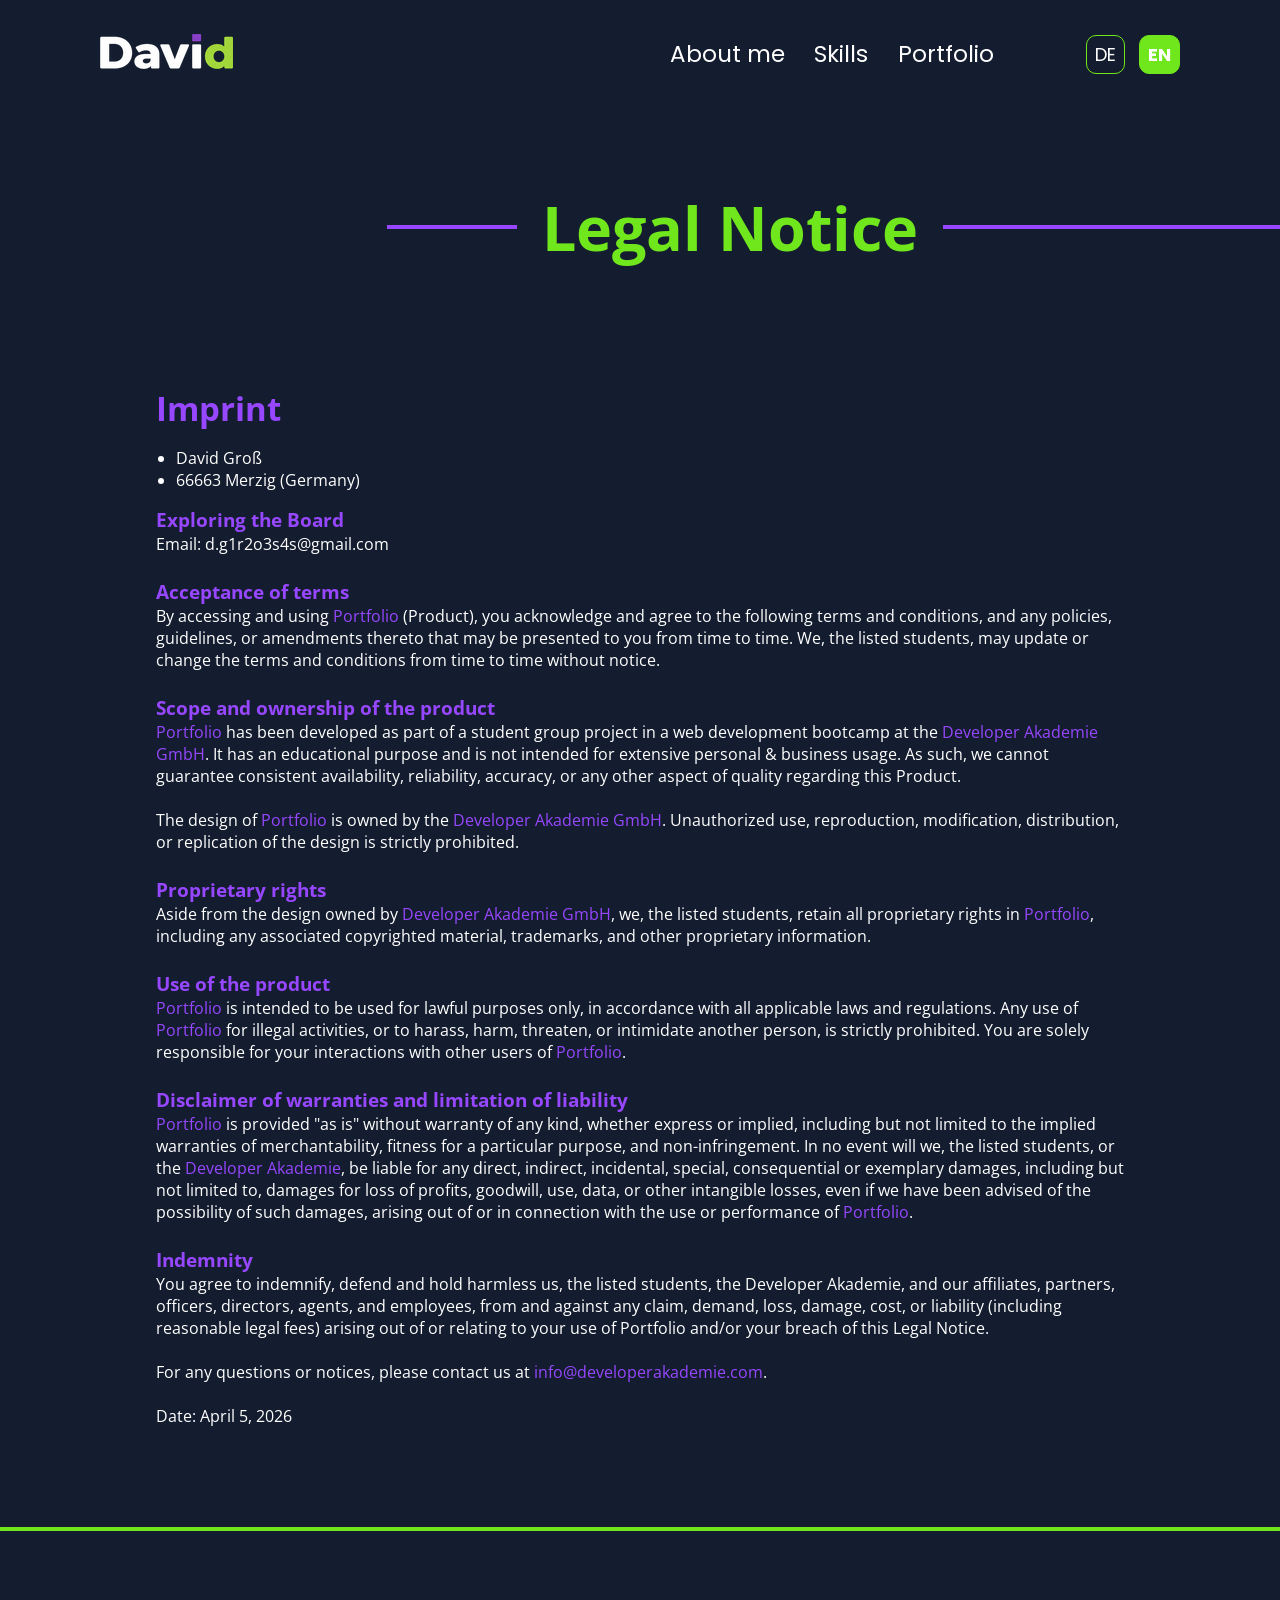
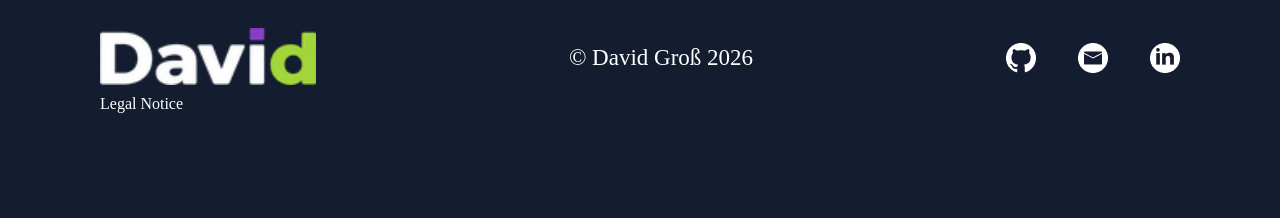
==== commit cc014ee8: "added translation_func.js ann sorted functions in it" ====
--- a/legal_notice.html
+++ b/legal_notice.html
@@ -158,6 +158,7 @@
 
     <script src="./scripts/templates.js"></script>
     <script src="./scripts/translations.js"></script>
+    <script src="./scripts/translation_func.js"></script>
     <script src="./scripts/legal_notice.js"></script>
     <script src="./script.js"></script>
 </body>
--- a/style.css
+++ b/style.css
@@ -165,6 +165,7 @@
     max-width: 1920px;
     width: 100%;
     overflow-x: hidden;
+    color: #FFFFFF;
 }
 
 h1 {
@@ -481,22 +482,22 @@
 
 .about-section-right {
     width: 530px;
-    height: 647px;
+    height: 760px; /*647 */
     position: relative;
 }
 
 .me-img-highlight {
     position: absolute;
-    top: 40px;
-    left: -16%;
+    top: 0;
+    left: -25%;
     z-index: -2;
 }
 
 .me-img {
     position: absolute;
     width: 100%;
-    height: 100%;
-    background-image: url('./assets/img/e-eichinger.png');
+    height: 100vh;
+    background-image: url('./assets/img/david-hero.png');
     background-position: center;
     z-index: -1;
     background-repeat: no-repeat;
@@ -508,7 +509,7 @@
     display: flex;
     justify-content: space-between;
     align-items: center;
-    padding: 120px 0;
+    padding: 109px 0;
 }
 
 .skills-section-left {
@@ -914,6 +915,7 @@
     gap: 27px;
     padding: 30px 45px;
     text-align: center;
+    color: #000000;
 }
 
 .project-hover-info-bottom h3 {
--- a/styles/media_querries_index.css
+++ b/styles/media_querries_index.css
@@ -198,11 +198,17 @@
 @media(max-width:1350px) {
     .about-section {
         flex-direction: column-reverse;
-        gap: 140px;
+        gap: 80px;
     }
 
     .about-section-left {
         width: 100%;
+    }
+}
+
+@media(max-width: 910px) {
+    .me-img {
+        height: 100%;
     }
 }
 
@@ -217,8 +223,28 @@
         font-size: 60px;
     }
 
+     .about-section-right {
+        width: 100%;
+        height: 680px;
+    }
+
+    .me-img-highlight {
+        width: 659px;
+        height: 620px;
+        left: -15%;
+    }
+}
+
+@media(max-width: 460px) {
+    .sharedbckgrd {
+        background-position: 0px 558px;
+    }
+
+    .me-img-highlight {
+        left: -25%;
+    }
     .about-section-right {
-        width: 100%;
+        height: 555px;
     }
 }
 
@@ -226,6 +252,25 @@
     h2 {
         font-size: 45px;
     }
+
+    .me-img-highlight {
+        left: -40%;
+    }
+}
+
+@media(max-width:389px) {
+    .about-section-right {
+        height: 434px;
+    }
+    .sharedbckgrd {
+        background-position: 0px 480px;
+    }
+
+    .me-img-highlight {
+        width: 459px;
+        height: 420px;
+        left: -15%;
+    }
 }
 
 /*skills section*/
@@ -266,7 +311,7 @@
 
 @media(max-width:660px) {
     .skills-section-right {
-        padding: 120px 0 0 26px;
+        padding-left: 26px;
     }
 
     .skills-section-right>p,
@@ -643,26 +688,33 @@
 
 }
 
-/*legal notice*/
+/*legal notice & privacy policy*/
 
 @media(max-width: 1313px) {
-    .legal-notice-headline-highlight-right {
+    .legal-notice-headline-highlight-right,
+    .privacy-policy-headline-highlight-right {
         width: calc(50% - 303px);
     }
 }
 
 @media(max-width: 1000px) {
 
-    .legal-notice-headline-highlight-left {
+    .legal-notice-headline-highlight-left,
+    .privacy-policy-headline-highlight-left {
         display: none;
     }
 
-    .legal-notice-headline-h1 {
+    .legal-notice-headline-h1,
+    .privacy-policy-headline-h1 {
         font-size: 42px;
     }
 
     .legal-notice-headline-highlight-right {
         width: calc(50% - 208px);
+    }
+
+    .privacy-policy-headline-highlight-right {
+        width: calc(50% - 235px);
     }
 }
 
@@ -675,6 +727,24 @@
     .legal-notice-headline-highlight-right {
         width: calc(50% - 113px);
     }
+
+    .privacy-policy-headline-h1 {
+        font-size: 32px;
+    }
+
+    .privacy-policy-headline-highlight-right {
+        width: calc(50% - 179px);
+    }
+}
+
+@media(max-width: 389px) {
+    .privacy-policy-headline-h1 {
+        font-size: 26px;
+    }
+
+    .privacy-policy-headline-highlight-right {
+        width: calc(50% - 145px);
+    }
 }
 
 @media(max-width: 380px) {
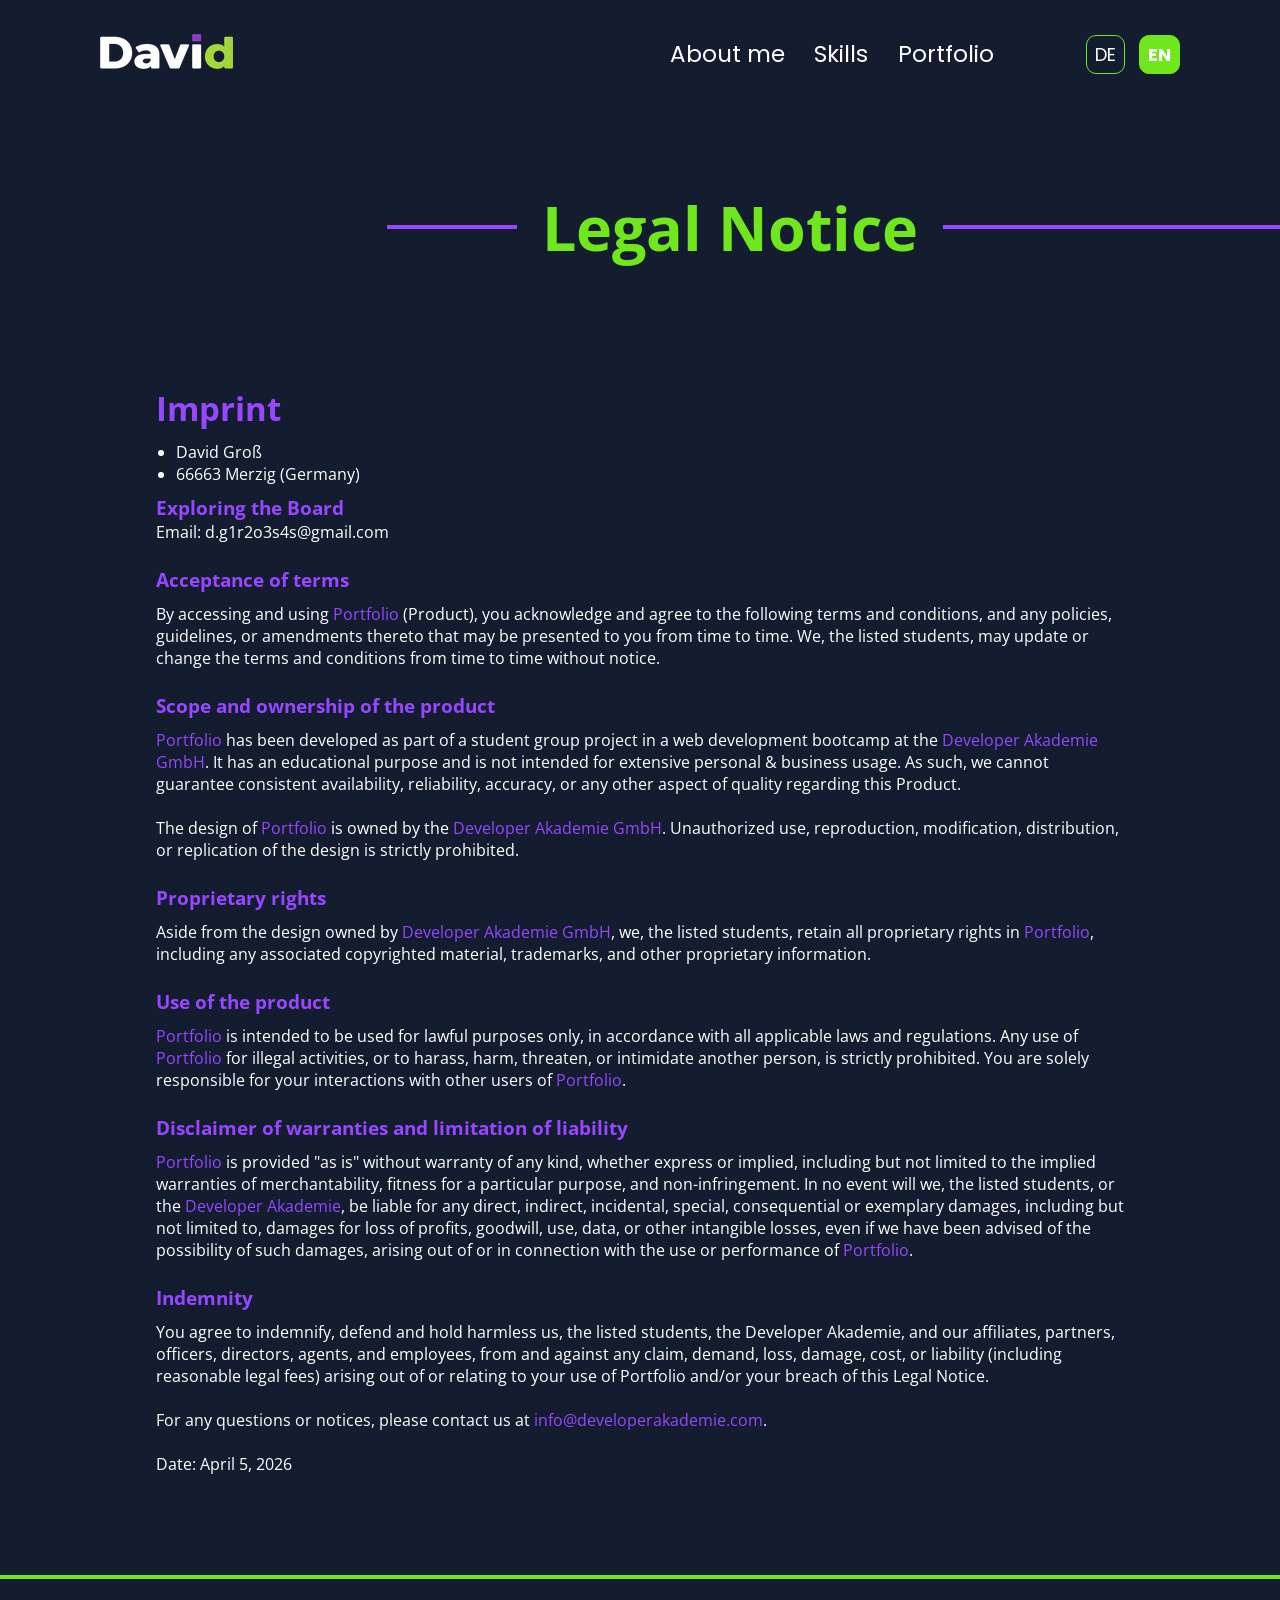
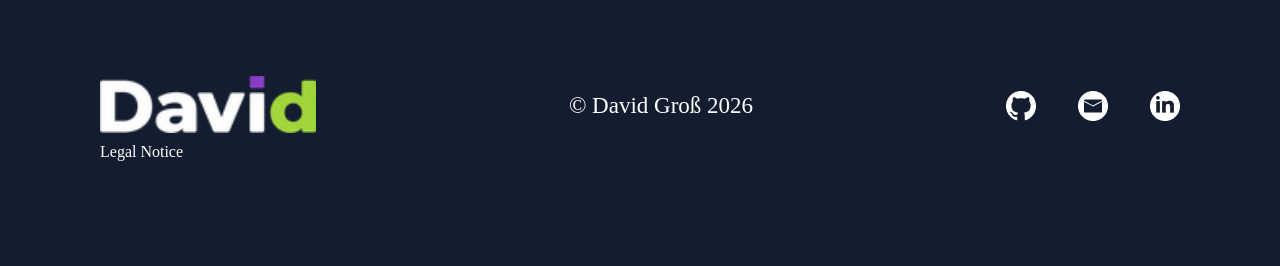
==== commit f4c3e071: "edit nav, footer, legal_notive.html, privacy_policy.html and styles for responsivness" ====
--- a/legal_notice.html
+++ b/legal_notice.html
@@ -6,10 +6,8 @@
     <meta name="viewport" content="width=device-width, initial-scale=1.0">
 
     <title>Legal Notice</title>
-    <link rel="stylesheet" href="./styles/fonts/fonts.css">
     <link rel="stylesheet" href="./styles/legal_notice.css">
-    <link rel="stylesheet" href="./style.css">
-    <link rel="stylesheet" href="./styles/media_querries_index.css">
+    <link rel="icon" type="image/x-icon" href="./assets/img/david-hero.png">
 </head>
 
 <body onload="legalNoticeInit()">
@@ -29,19 +27,19 @@
                     <div class="overlay-nav-menu-links">
                         <div class="overlay-nav-menu-links-highlight-div">
                             <a data-i18n="nav.about_me" href="./index.html#about_me"></a>
-                            <div class="overlay-nav-menu-links-highlight" ></div>
+                            <div class="overlay-nav-menu-links-highlight"></div>
                         </div>
                         <div class="overlay-nav-menu-links-highlight-div">
                             <a data-i18n="nav.skills" href="./index.html#skills"></a>
-                            <div class="overlay-nav-menu-links-highlight" ></div>
+                            <div class="overlay-nav-menu-links-highlight"></div>
                         </div>
                         <div class="overlay-nav-menu-links-highlight-div">
                             <a href="./index.html#portfolio">Portfolio</a>
-                            <div class="overlay-nav-menu-links-highlight" ></div>
+                            <div class="overlay-nav-menu-links-highlight"></div>
                         </div>
                         <div class="overlay-nav-menu-links-highlight-div">
                             <a data-i18n="nav.contact" href="./index.html#contact_section">Portfolio</a>
-                            <div class="overlay-nav-menu-links-highlight" ></div>
+                            <div class="overlay-nav-menu-links-highlight"></div>
                         </div>
                     </div>
                     <div class="overlay-nav-btns">
@@ -55,34 +53,37 @@
     </section>
     <main class="document-main">
         <nav class="main-nav">
-            <a id="nav_to_Landing_section" href="./index.html#landing_section"><img src="./assets/img/david.png" alt="my Name"></a>
-            <section class="main-nav-menu">
-                <div class="main-nav-menu-links">
-                    <div class="main-nav-menu-links-highlight-div">
-                        <a data-i18n="nav.about_me" href="./index.html#about_me"></a>
-                        <div class="main-nav-menu-links-highlight" ></div>
+            <div class="main-nav-content-limit">
+                <a id="nav_to_Landing_section" href="./index.html#landing_section"><img src="./assets/img/david.png"
+                        alt="my Name"></a>
+                <section class="main-nav-menu">
+                    <div class="main-nav-menu-links">
+                        <div class="main-nav-menu-links-highlight-div">
+                            <a data-i18n="nav.about_me" href="./index.html#about_me"></a>
+                            <div class="main-nav-menu-links-highlight"></div>
+                        </div>
+                        <div class="main-nav-menu-links-highlight-div">
+                            <a data-i18n="nav.skills" href="./index.html#skills"></a>
+                            <div class="main-nav-menu-links-highlight"></div>
+                        </div>
+                        <div class="main-nav-menu-links-highlight-div">
+                            <a href="./index.html#portfolio">Portfolio</a>
+                            <div class="main-nav-menu-links-highlight"></div>
+                        </div>
                     </div>
-                    <div class="main-nav-menu-links-highlight-div">
-                        <a data-i18n="nav.skills" href="./index.html#skills"></a>
-                        <div class="main-nav-menu-links-highlight" ></div>
+                    <div class="main-nav-btns">
+                        <button id="language_ln_de">DE</button>
+                        <button id="language_ln_en" class="active">EN</button>
                     </div>
-                    <div class="main-nav-menu-links-highlight-div">
-                        <a href="./index.html#portfolio">Portfolio</a>
-                        <div class="main-nav-menu-links-highlight" ></div>
-                    </div>
-                </div>
-                <div class="main-nav-btns">
-                    <button id="language_ln_de">DE</button>
-                    <button id="language_ln_en" class="active">EN</button>
-                </div>
-            </section>
-            <button id="open_overlay" class="main-nav-burger-menu-btn">
-                <svg width="32" height="30" viewBox="0 0 32 30" fill="none">
-                    <path d="M1 1H31" stroke="white" stroke-width="2" stroke-linecap="round" />
-                    <path d="M1 15H31" stroke="white" stroke-width="2" stroke-linecap="round" />
-                    <path d="M1 29H31" stroke="white" stroke-width="2" stroke-linecap="round" />
-                </svg>
-            </button>
+                </section>
+                <button id="open_overlay" class="main-nav-burger-menu-btn">
+                    <svg width="32" height="30" viewBox="0 0 32 30" fill="none">
+                        <path d="M1 1H31" stroke="white" stroke-width="2" stroke-linecap="round" />
+                        <path d="M1 15H31" stroke="white" stroke-width="2" stroke-linecap="round" />
+                        <path d="M1 29H31" stroke="white" stroke-width="2" stroke-linecap="round" />
+                    </svg>
+                </button>
+            </div>
         </nav>
         <section class="legal-notice-headline">
             <div class="legal-notice-headline-container">
@@ -106,7 +107,7 @@
             <section>
                 <h3 class="legal-notice-h3" data-i18n="legNot.acceptance"></h3>
                 <p id="legal_notice_acceptance">
-                    
+
                 </p>
             </section>
             <section>
@@ -128,30 +129,35 @@
             <section>
                 <h3 class="legal-notice-h3" data-i18n="legNot.indemnity"></h3>
                 <p id="legal_notice_indemnity">
-                    
+
                 </p>
             </section>
         </main>
-
         <footer class="main-footer">
-            <section class="footer-section">
-                <a href=""><img class="footer-name-img" src="./assets/img/david.png" alt=""></a>
-                <p>© David Groß 2026</p>
-                <div>
-                    <section class="landing-section-footer-links">
-                        <a href=""><img src="./assets/img/github-icon.png" alt="GitHub-Icon"></a>
-                        <a href=""><img src="./assets/img/email-icon.png" alt="Email-Icon"></a>
-                        <a href=""><img src="./assets/img/linkedin-icon.png" alt="Linkedin-Icon"></a>
-                    </section>
+            <div class="main-footer-content-limit">
+                <section class="footer-section">
+                    <a href="./index.html#landing_section"><img class="footer-name-img" src="./assets/img/david.png"
+                            alt=""></a>
+                    <p>© David Groß 2026</p>
+                    <div>
+                        <section class="landing-section-footer-links">
+                            <a href="https://github.com/DavidGrossDev"><img src="./assets/img/github-icon.png"
+                                    alt="GitHub-Icon"></a>
+                            <a href="mailto:d.g1r2o3s4s@gmail.com"><img src="./assets/img/email-icon.png"
+                                    alt="Email-Icon"></a>
+                            <a href="https://www.linkedin.com/in/david-gro%C3%9F-b38459408/"><img
+                                    src="./assets/img/linkedin-icon.png" alt="Linkedin-Icon"></a>
+                        </section>
+                    </div>
+                </section>
+                <div class="legal-notice-link-container">
+                    <a class="legal-notice-link" href="./legal_notice.html" data-i18n="footer.legNot"></a>
+                    <svg class="legal-notice-link-highlight" width="58" height="2" viewBox="0 0 58 2" fill="none">
+                        <path
+                            d="M1 0H0V2H1V0ZM56.5 2C57.0523 2 57.5 1.55228 57.5 1C57.5 0.447715 57.0523 0 56.5 0V2ZM1 2H56.5V0H1V2Z"
+                            fill="#70E61C" />
+                    </svg>
                 </div>
-            </section>
-            <div class="legal-notice-link-container">
-                <a class="legal-notice-link" href="" data-i18n="footer.legNot"></a>
-                <svg class="legal-notice-link-highlight" width="58" height="2" viewBox="0 0 58 2" fill="none">
-                    <path
-                        d="M1 0H0V2H1V0ZM56.5 2C57.0523 2 57.5 1.55228 57.5 1C57.5 0.447715 57.0523 0 56.5 0V2ZM1 2H56.5V0H1V2Z"
-                        fill="#70E61C" />
-                </svg>
             </div>
         </footer>
     </main>
--- a/styles/legal_notice.css
+++ b/styles/legal_notice.css
@@ -1,7 +1,4 @@
-
-
-
-
+@import url('../style.css');
 
 .legal-notice-headline-container {
     margin-top: 168px;
@@ -9,6 +6,10 @@
     justify-content: flex-end;
     align-items: center;
     gap: 25px;
+}
+
+.legal-notice-headline {
+    width: 100%;
 }
 
 .legal-notice-headline-highlight-left {
@@ -25,7 +26,7 @@
 
 .legal-notice-headline-highlight-right {
     border: 2px solid #9747FF;
-    width: 500px;
+    width: calc(50% - 315px);
 }
 
 .legal-notice-main-content {
@@ -56,6 +57,11 @@
 .legal-notice-main-content>section {
     max-width: 968px;
     width: 100%;
+    display: flex;
+    flex-direction: column;
+    justify-content: space-between;
+    align-items: flex-start;
+    gap: 10px;
 }
 
 .legal-notice-imprint {
@@ -78,3 +84,63 @@
     color: #9747FF;
 }
 
+@media(max-width:1920px) {
+    .legal-notice-headline-highlight-right {
+        width: 500px;
+    }
+}
+
+@media(max-width: 1313px) {
+    .legal-notice-headline-highlight-right {
+        width: calc(50% - 303px);
+    }
+}
+
+@media(max-width: 1000px) {
+    .legal-notice-headline-highlight-left {
+        display: none;
+    }
+
+    .legal-notice-headline-h1 {
+        font-size: 42px;
+    }
+
+    .legal-notice-headline-highlight-right {
+        width: calc(50% - 208px);
+    }
+}
+
+@media(max-width: 550px) {
+    .legal-notice-headline-h1 {
+        max-width: 318px;
+        height: auto;
+        font-size: 32px;
+    }
+
+    .legal-notice-headline-highlight-right {
+        width: calc(50% - 159px);
+    }
+}
+
+@media(max-width: 420px) {
+    .legal-notice-headline-h1 {
+        max-width: 260px;
+        height: auto;
+        font-size: 26px;
+    }
+
+    .legal-notice-headline-highlight-right {
+        width: calc(50% - 130px);
+    }
+}
+
+@media(max-width: 380px) {
+    .legal-notice-headline-h1 {
+        max-width: 240px;
+        font-size: 24px;
+    }
+
+    .legal-notice-headline-highlight-right {
+        width: calc(50% - 120px);
+    }
+}
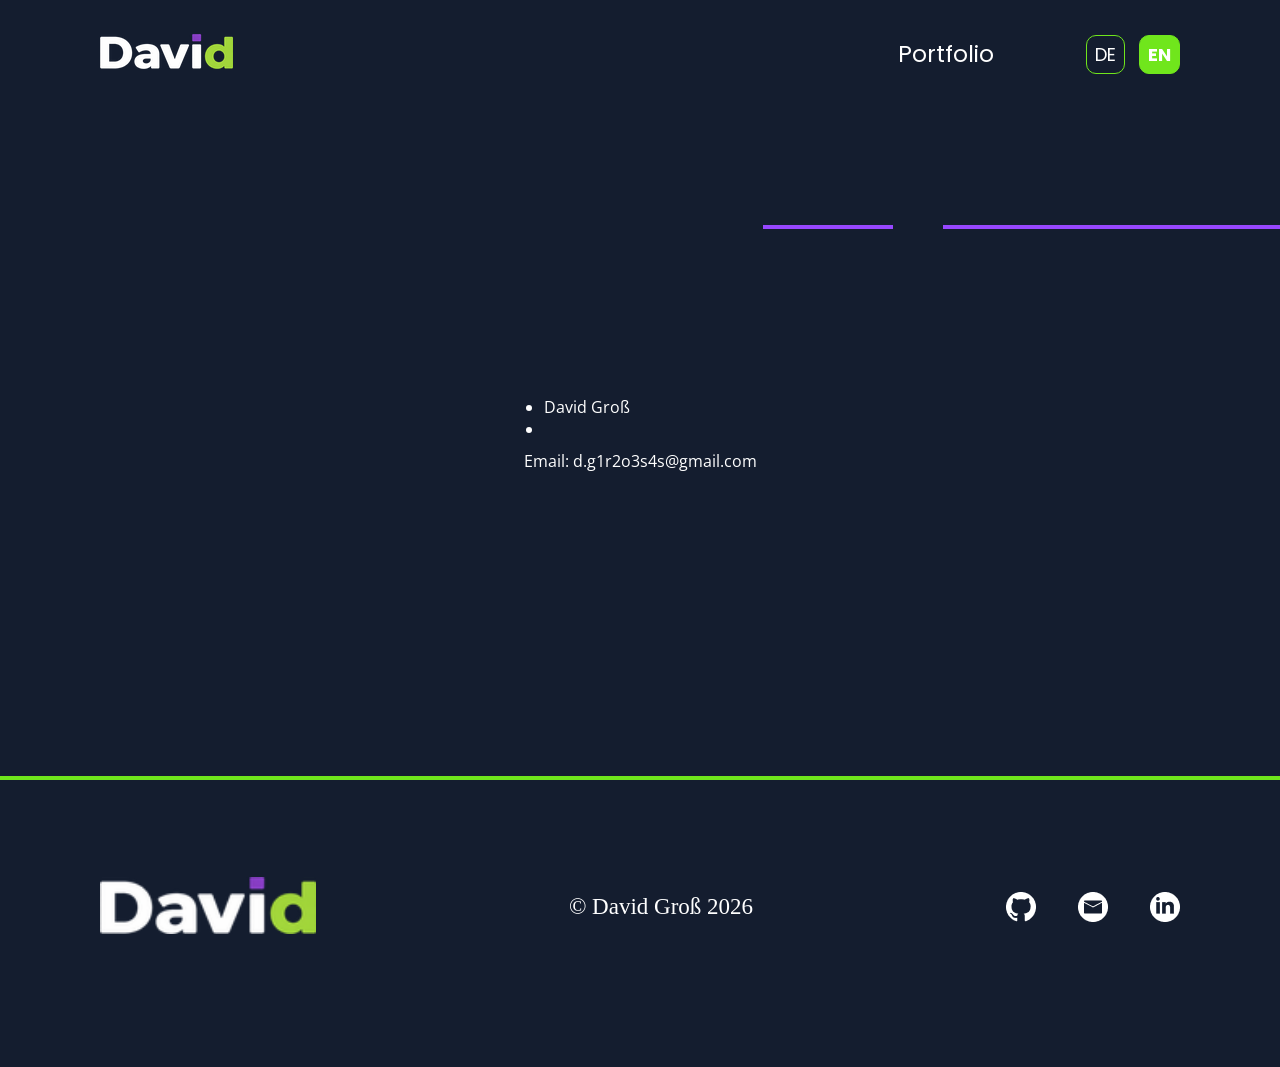
==== commit 750dbe7a: "added "turn device"-msg (media(max-height: 500px)) and styles for landing-section" ====
--- a/legal_notice.html
+++ b/legal_notice.html
@@ -22,6 +22,9 @@
                     </svg>
                 </button>
             </header>
+            <div class="overlay-turn-device-card">
+                <p data-i18n="overlay.turnMsg"></p>
+            </div>
             <section class="overlay-menu-body">
                 <nav class="overlay-nav">
                     <div class="overlay-nav-menu-links">
@@ -141,11 +144,11 @@
                     <p>© David Groß 2026</p>
                     <div>
                         <section class="landing-section-footer-links">
-                            <a href="https://github.com/DavidGrossDev"><img src="./assets/img/github-icon.png"
+                            <a href="https://github.com/DavidGrossDev" target="_blank"><img src="./assets/img/github-icon.png"
                                     alt="GitHub-Icon"></a>
-                            <a href="mailto:d.g1r2o3s4s@gmail.com"><img src="./assets/img/email-icon.png"
+                            <a href="mailto:d.g1r2o3s4s@gmail.com" target="_blank"><img src="./assets/img/email-icon.png"
                                     alt="Email-Icon"></a>
-                            <a href="https://www.linkedin.com/in/david-gro%C3%9F-b38459408/"><img
+                            <a href="https://www.linkedin.com/in/david-gro%C3%9F-b38459408/" target="_blank"><img
                                     src="./assets/img/linkedin-icon.png" alt="Linkedin-Icon"></a>
                         </section>
                     </div>
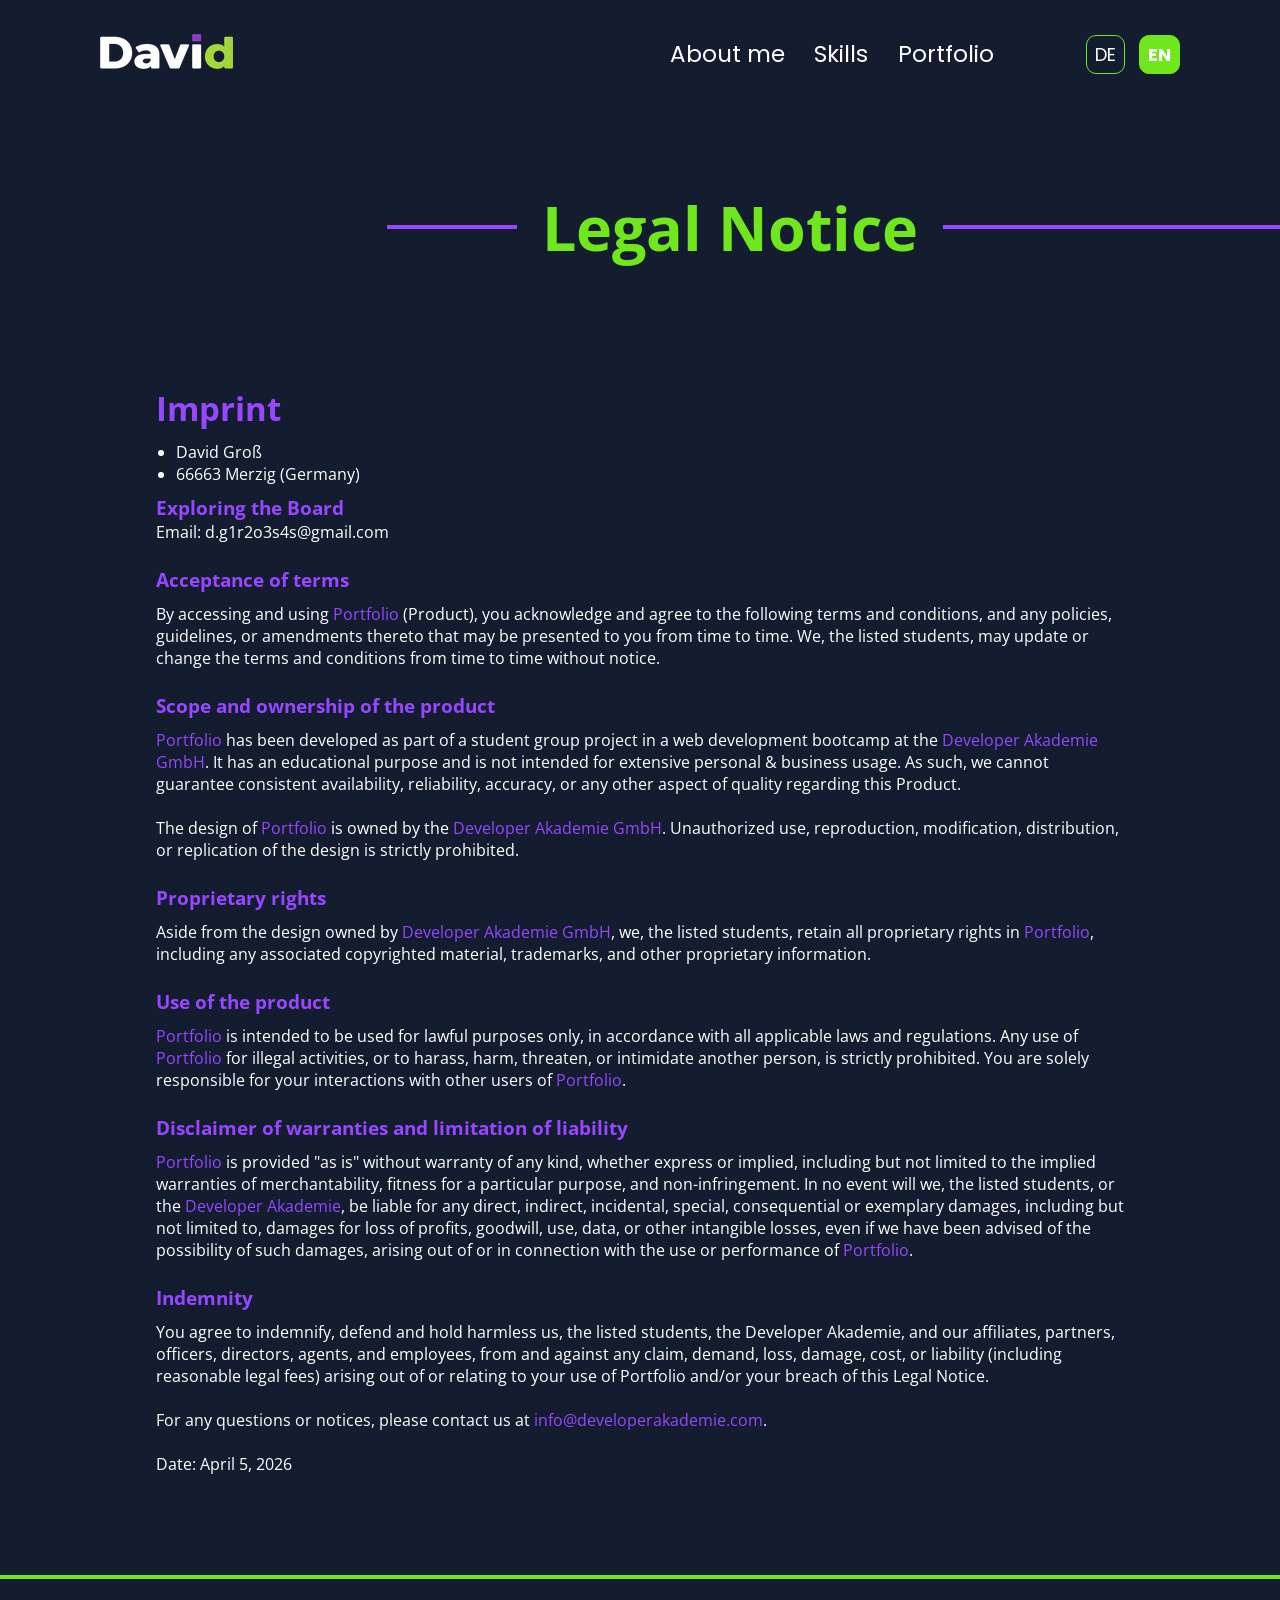
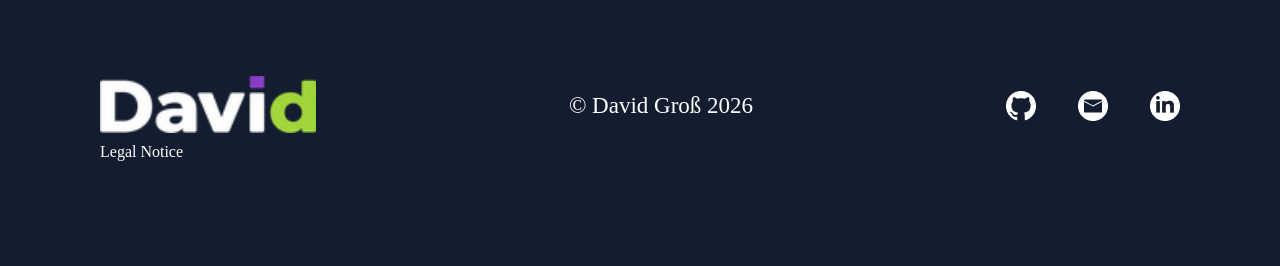
==== commit 8456b454: "edit accessibility" ====
--- a/legal_notice.html
+++ b/legal_notice.html
@@ -14,8 +14,8 @@
     <section id="overlay" class="overlay d_none">
         <div class="overlay-card">
             <header class="overlay-header">
-                <a href="./index.html#landing_section"><img src="./assets/img/david.png" alt="my Name"></a>
-                <button id="close_overlay" class="main-nav-burger-menu-btn">
+                <a href="./index.html#landing_section" title="back to main page landing section"><img src="./assets/img/david.png" alt="my Name"></a>
+                <button id="close_overlay" class="main-nav-burger-menu-btn" aria-label="switch to close overlay">
                     <svg width="35" height="32" viewBox="0 0 35 32" fill="none">
                         <path d="M7 5.00024L27.6506 26.7615" stroke="white" stroke-width="2" stroke-linecap="round" />
                         <path d="M7 27L27.46 5.05939" stroke="white" stroke-width="2" stroke-linecap="round" />
@@ -29,26 +29,26 @@
                 <nav class="overlay-nav">
                     <div class="overlay-nav-menu-links">
                         <div class="overlay-nav-menu-links-highlight-div">
-                            <a data-i18n="nav.about_me" href="./index.html#about_me"></a>
+                            <a data-i18n="nav.about_me" href="./index.html#about_me" title="back to main page about-me section"></a>
                             <div class="overlay-nav-menu-links-highlight"></div>
                         </div>
                         <div class="overlay-nav-menu-links-highlight-div">
-                            <a data-i18n="nav.skills" href="./index.html#skills"></a>
+                            <a data-i18n="nav.skills" href="./index.html#skills" title="back to main page skills section"></a>
                             <div class="overlay-nav-menu-links-highlight"></div>
                         </div>
                         <div class="overlay-nav-menu-links-highlight-div">
-                            <a href="./index.html#portfolio">Portfolio</a>
+                            <a href="./index.html#portfolio" title="back to main page portfolio section">Portfolio</a>
                             <div class="overlay-nav-menu-links-highlight"></div>
                         </div>
                         <div class="overlay-nav-menu-links-highlight-div">
-                            <a data-i18n="nav.contact" href="./index.html#contact_section">Portfolio</a>
+                            <a data-i18n="nav.contact" href="./index.html#contact_section" title="back to main page contact section"></a>
                             <div class="overlay-nav-menu-links-highlight"></div>
                         </div>
                     </div>
                     <div class="overlay-nav-btns">
-                        <button id="language_ln_de_mobile">DE</button>
+                        <button id="language_ln_de_mobile" aria-label="Sprache auf Deutsch wechseln">DE</button>
                         <p>/</p>
-                        <button id="language_ln_en_mobile" class="active">EN</button>
+                        <button id="language_ln_en_mobile" aria-label="Switch language to English">EN</button>
                     </div>
                 </nav>
             </section>
@@ -57,29 +57,29 @@
     <main class="document-main">
         <nav class="main-nav">
             <div class="main-nav-content-limit">
-                <a id="nav_to_Landing_section" href="./index.html#landing_section"><img src="./assets/img/david.png"
+                <a id="nav_to_Landing_section" href="./index.html#landing_section" title="back to main page landing section"><img src="./assets/img/david.png"
                         alt="my Name"></a>
                 <section class="main-nav-menu">
                     <div class="main-nav-menu-links">
                         <div class="main-nav-menu-links-highlight-div">
-                            <a data-i18n="nav.about_me" href="./index.html#about_me"></a>
+                            <a data-i18n="nav.about_me" href="./index.html#about_me" title="back to main page about-me section"></a>
                             <div class="main-nav-menu-links-highlight"></div>
                         </div>
                         <div class="main-nav-menu-links-highlight-div">
-                            <a data-i18n="nav.skills" href="./index.html#skills"></a>
+                            <a data-i18n="nav.skills" href="./index.html#skills" title="back to main page skills section"></a>
                             <div class="main-nav-menu-links-highlight"></div>
                         </div>
                         <div class="main-nav-menu-links-highlight-div">
-                            <a href="./index.html#portfolio">Portfolio</a>
+                            <a href="./index.html#portfolio" title="back to main page portfolio section">Portfolio</a>
                             <div class="main-nav-menu-links-highlight"></div>
                         </div>
                     </div>
                     <div class="main-nav-btns">
-                        <button id="language_ln_de">DE</button>
-                        <button id="language_ln_en" class="active">EN</button>
+                        <button id="language_ln_de" aria-label="Sprache auf Deutsch wechseln">DE</button>
+                        <button id="language_ln_en" aria-label="Switch language to English">EN</button>
                     </div>
                 </section>
-                <button id="open_overlay" class="main-nav-burger-menu-btn">
+                <button id="open_overlay" class="main-nav-burger-menu-btn" aria-label="open overlay">
                     <svg width="32" height="30" viewBox="0 0 32 30" fill="none">
                         <path d="M1 1H31" stroke="white" stroke-width="2" stroke-linecap="round" />
                         <path d="M1 15H31" stroke="white" stroke-width="2" stroke-linecap="round" />
@@ -144,12 +144,12 @@
                     <p>© David Groß 2026</p>
                     <div>
                         <section class="landing-section-footer-links">
-                            <a href="https://github.com/DavidGrossDev" target="_blank"><img src="./assets/img/github-icon.png"
+                            <a href="https://github.com/DavidGrossDev" target="_blank" title="to my Github-account"><img src="./assets/img/github-icon.png"
                                     alt="GitHub-Icon"></a>
-                            <a href="mailto:d.g1r2o3s4s@gmail.com" target="_blank"><img src="./assets/img/email-icon.png"
+                            <a href="mailto:d.g1r2o3s4s@gmail.com" target="_blank" title="mailto me"><img src="./assets/img/email-icon.png"
                                     alt="Email-Icon"></a>
                             <a href="https://www.linkedin.com/in/david-gro%C3%9F-b38459408/" target="_blank"><img
-                                    src="./assets/img/linkedin-icon.png" alt="Linkedin-Icon"></a>
+                                    src="./assets/img/linkedin-icon.png" alt="Linkedin-Icon" title="to my linked in"></a>
                         </section>
                     </div>
                 </section>
